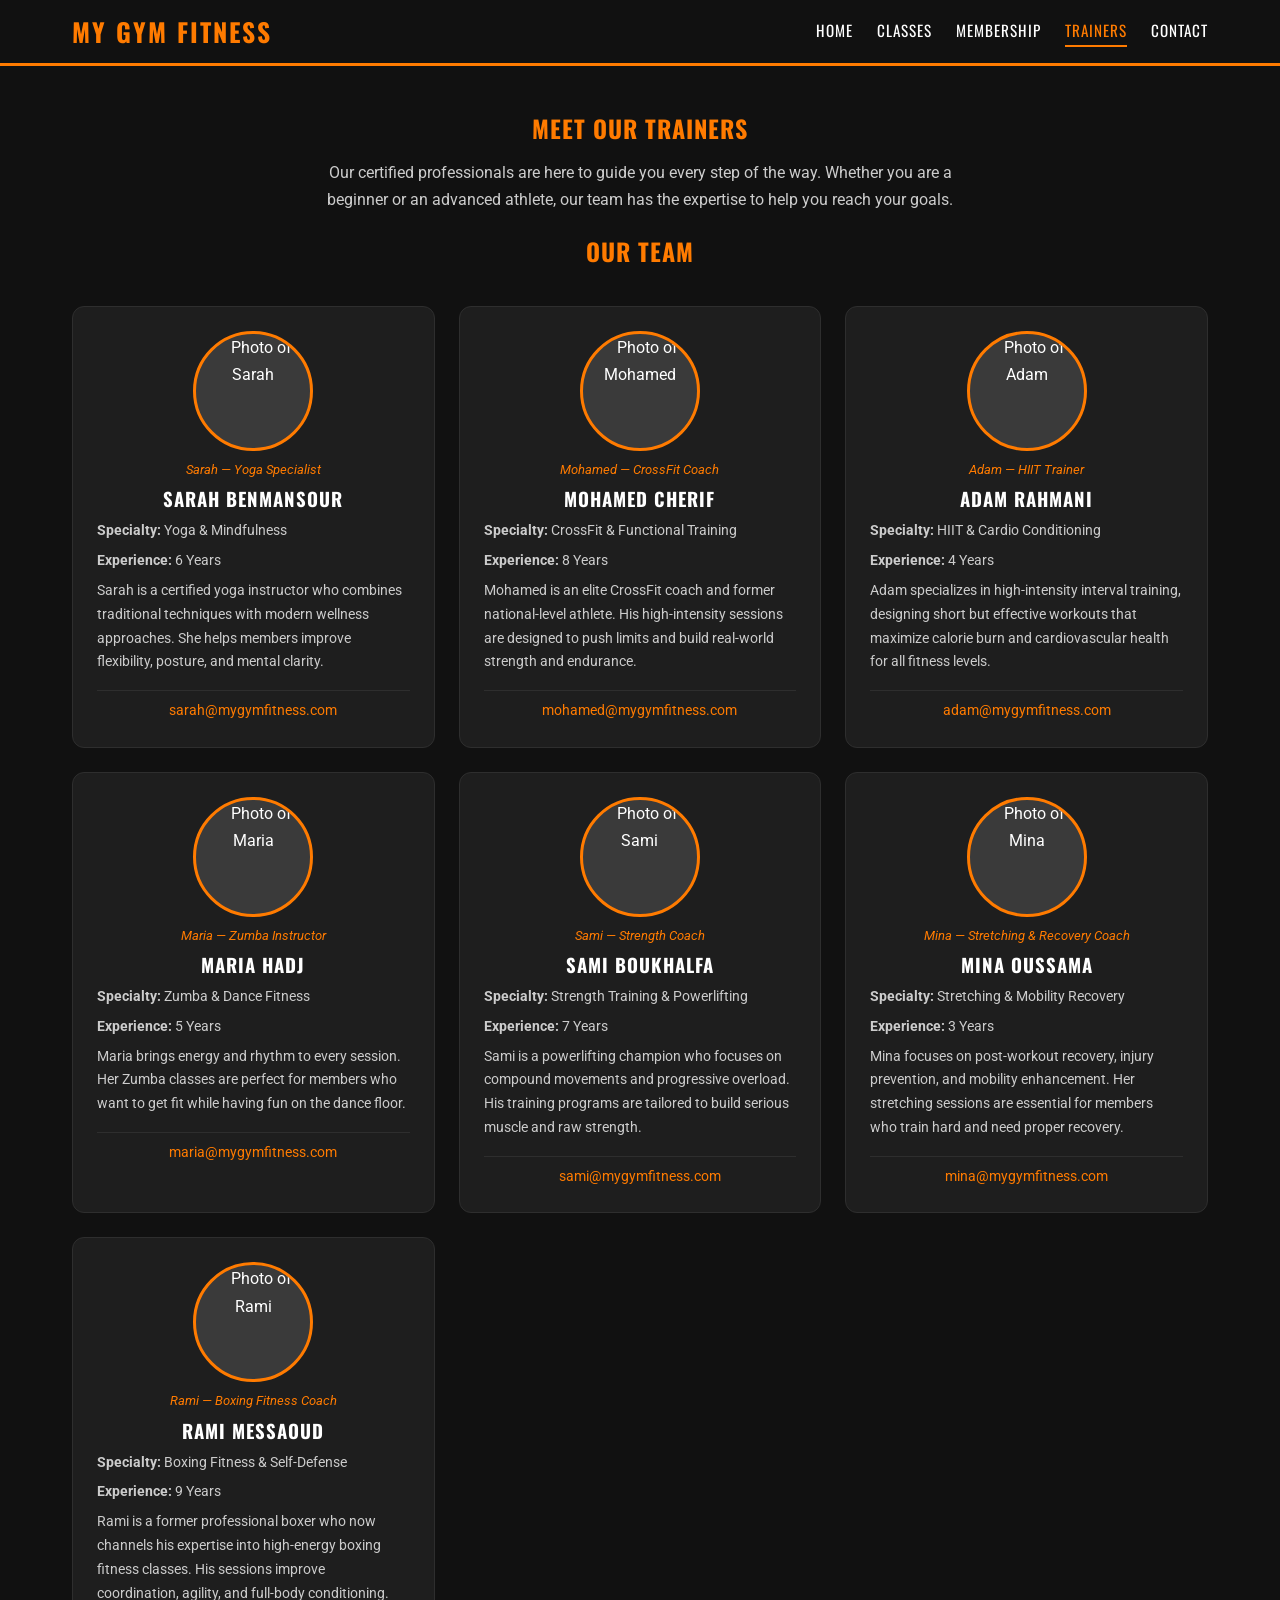
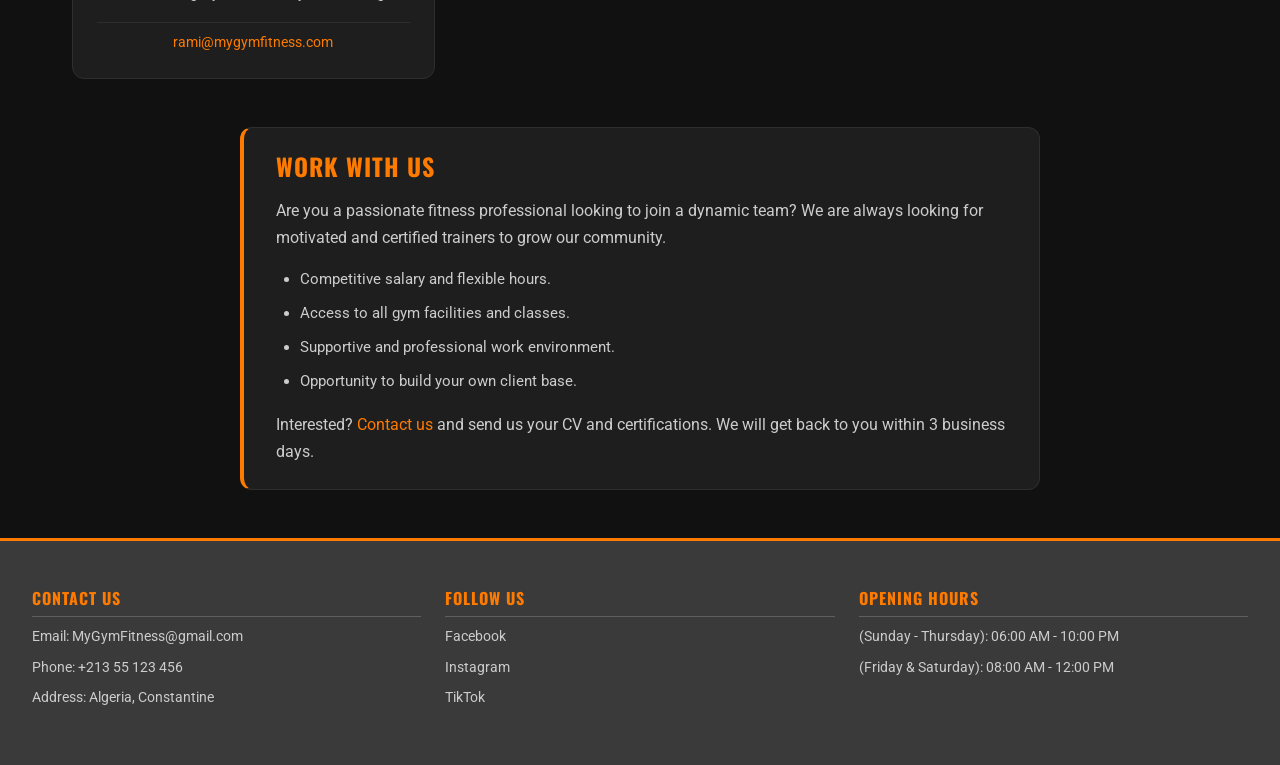
==== trainers.html @ 832d9439 "Add files via upload" ====
<!DOCTYPE html>
<html lang="en">
<head>
    <meta charset="UTF-8">
    <meta name="viewport" content="width=device-width, initial-scale=1.0">
    <title>Trainers Page</title>
    <link rel="stylesheet" href="style.css">
    <link href="https://fonts.googleapis.com/css2?family=Oswald:wght@400;700&family=Roboto:wght@300;400;500&display=swap" rel="stylesheet">
</head>
<body>

<header>
    <nav>
        <h1>My Gym Fitness</h1>
        <ul class="navbar">
            <li><a href="index.html">Home</a></li>
            <li><a href="classes.html">Classes</a></li>
            <li><a href="membership.html">Membership</a></li>
            <li><a href="trainers.html" class="active">Trainers</a></li>
            <li><a href="contact.html">Contact</a></li>
        </ul>
    </nav>
</header>

<main>

    <!-- Page Introduction -->
    <section id="trainers-intro">
        <h2>Meet Our Trainers</h2>
        <p>Our certified professionals are here to guide you every step of the way. Whether you are a beginner or an advanced athlete, our team has the expertise to help you reach your goals.</p>
    </section>

    <!-- Trainers Grid Section -->
    <section id="trainers-grid">
        <h2>Our Team</h2>

        <article class="trainer-card">
            <figure>
                <img src="images/trainer-sarah.jpg" alt="Photo of Sarah">
                <figcaption>Sarah — Yoga Specialist</figcaption>
            </figure>
            <h3><a href="#">Sarah Benmansour</a></h3>
            <p><strong>Specialty:</strong> Yoga &amp; Mindfulness</p>
            <p><strong>Experience:</strong> 6 Years</p>
            <p>Sarah is a certified yoga instructor who combines traditional techniques with modern wellness approaches. She helps members improve flexibility, posture, and mental clarity.</p>
            <address>
                <a href="mailto:sarah@mygymfitness.com">sarah@mygymfitness.com</a>
            </address>
        </article>

        <article class="trainer-card">
            <figure>
                <img src="images/trainer-mohamed.jpg" alt="Photo of Mohamed">
                <figcaption>Mohamed — CrossFit Coach</figcaption>
            </figure>
            <h3><a href="#">Mohamed Cherif</a></h3>
            <p><strong>Specialty:</strong> CrossFit &amp; Functional Training</p>
            <p><strong>Experience:</strong> 8 Years</p>
            <p>Mohamed is an elite CrossFit coach and former national-level athlete. His high-intensity sessions are designed to push limits and build real-world strength and endurance.</p>
            <address>
                <a href="mailto:mohamed@mygymfitness.com">mohamed@mygymfitness.com</a>
            </address>
        </article>

        <article class="trainer-card">
            <figure>
                <img src="images/trainer-adam.jpg" alt="Photo of Adam">
                <figcaption>Adam — HIIT Trainer</figcaption>
            </figure>
            <h3><a href="#">Adam Rahmani</a></h3>
            <p><strong>Specialty:</strong> HIIT &amp; Cardio Conditioning</p>
            <p><strong>Experience:</strong> 4 Years</p>
            <p>Adam specializes in high-intensity interval training, designing short but effective workouts that maximize calorie burn and cardiovascular health for all fitness levels.</p>
            <address>
                <a href="mailto:adam@mygymfitness.com">adam@mygymfitness.com</a>
            </address>
        </article>

        <article class="trainer-card">
            <figure>
                <img src="images/trainer-maria.jpg" alt="Photo of Maria">
                <figcaption>Maria — Zumba Instructor</figcaption>
            </figure>
            <h3><a href="#">Maria Hadj</a></h3>
            <p><strong>Specialty:</strong> Zumba &amp; Dance Fitness</p>
            <p><strong>Experience:</strong> 5 Years</p>
            <p>Maria brings energy and rhythm to every session. Her Zumba classes are perfect for members who want to get fit while having fun on the dance floor.</p>
            <address>
                <a href="mailto:maria@mygymfitness.com">maria@mygymfitness.com</a>
            </address>
        </article>

        <article class="trainer-card">
            <figure>
                <img src="images/trainer-sami.jpg" alt="Photo of Sami">
                <figcaption>Sami — Strength Coach</figcaption>
            </figure>
            <h3><a href="#">Sami Boukhalfa</a></h3>
            <p><strong>Specialty:</strong> Strength Training &amp; Powerlifting</p>
            <p><strong>Experience:</strong> 7 Years</p>
            <p>Sami is a powerlifting champion who focuses on compound movements and progressive overload. His training programs are tailored to build serious muscle and raw strength.</p>
            <address>
                <a href="mailto:sami@mygymfitness.com">sami@mygymfitness.com</a>
            </address>
        </article>

        <article class="trainer-card">
            <figure>
                <img src="images/trainer-mina.jpg" alt="Photo of Mina">
                <figcaption>Mina — Stretching &amp; Recovery Coach</figcaption>
            </figure>
            <h3><a href="#">Mina Oussama</a></h3>
            <p><strong>Specialty:</strong> Stretching &amp; Mobility Recovery</p>
            <p><strong>Experience:</strong> 3 Years</p>
            <p>Mina focuses on post-workout recovery, injury prevention, and mobility enhancement. Her stretching sessions are essential for members who train hard and need proper recovery.</p>
            <address>
                <a href="mailto:mina@mygymfitness.com">mina@mygymfitness.com</a>
            </address>
        </article>

        <article class="trainer-card">
            <figure>
                <img src="images/trainer-rami.jpg" alt="Photo of Rami">
                <figcaption>Rami — Boxing Fitness Coach</figcaption>
            </figure>
            <h3><a href="#">Rami Messaoud</a></h3>
            <p><strong>Specialty:</strong> Boxing Fitness &amp; Self-Defense</p>
            <p><strong>Experience:</strong> 9 Years</p>
            <p>Rami is a former professional boxer who now channels his expertise into high-energy boxing fitness classes. His sessions improve coordination, agility, and full-body conditioning.</p>
            <address>
                <a href="mailto:rami@mygymfitness.com">rami@mygymfitness.com</a>
            </address>
        </article>

    </section>

    <!-- Work With Us Section -->
    <section id="work-with-us">
        <h2>Work With Us</h2>
        <p>Are you a passionate fitness professional looking to join a dynamic team? We are always looking for motivated and certified trainers to grow our community.</p>
        <ul>
            <li>Competitive salary and flexible hours.</li>
            <li>Access to all gym facilities and classes.</li>
            <li>Supportive and professional work environment.</li>
            <li>Opportunity to build your own client base.</li>
        </ul>
        <p>Interested? <a href="contact.html">Contact us</a> and send us your CV and certifications. We will get back to you within 3 business days.</p>
    </section>

</main>

<footer>
    <section>
        <h2>Contact Us</h2>
        <p>Email: MyGymFitness@gmail.com</p>
        <p>Phone: +213 55 123 456</p>
        <p>Address: Algeria, Constantine</p>
    </section>

    <section>
        <h2>Follow Us</h2>
        <ul>
            <li><a href="#">Facebook</a></li>
            <li><a href="#">Instagram</a></li>
            <li><a href="#">TikTok</a></li>
        </ul>
    </section>

    <section>
        <h2>Opening Hours</h2>
        <ul>
            <li>(Sunday - Thursday): 06:00 AM - 10:00 PM</li>
            <li>(Friday &amp; Saturday): 08:00 AM - 12:00 PM</li>
        </ul>
    </section>
</footer>

</body>
</html>
---- style.css ----
/* MY GYM FITNESS — Client Pages | membership.html & trainers.html */

/* 1. VARIABLES */
:root {
    --primary:       #111111;
    --accent:        #FF7B00;
    --bg:            #605f5f;
    --text:          #FFFFFF;
    --primary-light: #1e1e1e;
    --accent-hover:  #e06900;
    --bg-dark:       #3A3A3A;
    --border:        #2e2e2e;
    --success:       #28a745;
    --error:         #dc3545;
    --shadow:        rgba(0,0,0,0.4);
    --font-heading:  'Oswald', sans-serif;
    --font-body:     'Roboto', sans-serif;
    --space-xs: 8px;  --space-sm: 16px;  --space-md: 24px;
    --space-lg: 32px; --space-xl: 48px;
    --radius-sm: 6px; --radius-md: 12px;
    --transition: 0.3s ease;
}

/* 2. RESET */
*, *::before, *::after { box-sizing: border-box; margin: 0; padding: 0; }

body { font-family: var(--font-body); background: var(--primary); color: var(--text); line-height: 1.7; }
ul { list-style: none; }
img { max-width: 100%; display: block; }
a { color: var(--accent); text-decoration: none; transition: color var(--transition); }
a:hover { color: var(--accent-hover); }
h1, h2, h3, h4 { font-family: var(--font-heading); text-transform: uppercase; letter-spacing: 1px; line-height: 1.2; }

/* 3. NAVBAR */
header { background: var(--primary); position: sticky; top: 0; z-index: 999; border-bottom: 3px solid var(--accent); }

nav { display: flex; justify-content: space-between; align-items: center; max-width: 1200px; margin: 0 auto; padding: var(--space-sm) var(--space-lg); }

nav h1 { color: var(--accent); font-size: 1.6rem; letter-spacing: 2px; }
ul.navbar { display: flex; gap: var(--space-md); }

ul.navbar li a {
    color: var(--text);
    font-family: var(--font-heading);
    font-size: 0.95rem;
    text-transform: uppercase;
    letter-spacing: 1px;
    padding-bottom: 4px;
    border-bottom: 2px solid transparent;
    transition: color var(--transition), border-color var(--transition);
}

ul.navbar li a:hover,
ul.navbar li a.active { color: var(--accent); border-color: var(--accent); }

/* 4. FOOTER */
footer {
    background: var(--bg-dark);
    border-top: 3px solid var(--accent);
    display: flex;
    justify-content: space-between;
    flex-wrap: wrap;
    gap: var(--space-md);
    padding: var(--space-xl) var(--space-lg);
}

footer section { flex: 1; min-width: 180px; }
footer h2 { color: var(--accent); font-size: 1rem; margin-bottom: var(--space-xs); padding-bottom: var(--space-xs); border-bottom: 1px solid var(--bg); }
footer p, footer li { font-size: 0.9rem; color: #ccc; margin-bottom: 6px; }
footer a { color: #ccc; }
footer a:hover { color: var(--accent); }

/* 5. BUTTON */
button[type="submit"] {
    display: block;
    width: 100%;
    background: var(--accent);
    color: var(--primary);
    font-family: var(--font-heading);
    font-size: 1rem;
    font-weight: 700;
    text-transform: uppercase;
    letter-spacing: 1.5px;
    padding: var(--space-sm);
    border: none;
    border-radius: var(--radius-sm);
    cursor: pointer;
    margin-top: var(--space-md);
    transition: background var(--transition), transform var(--transition);
}

button[type="submit"]:hover { background: var(--accent-hover); transform: translateY(-2px); }


/* ============================================================
   PAGE 3 — MEMBERSHIP
   ============================================================ */

/* Shared box style: plan cards + trainer cards */
#plans article, .trainer-card {
    background: var(--primary-light);
    border: 1px solid var(--border);
    border-radius: var(--radius-md);
    padding: var(--space-md);
    transition: transform var(--transition), box-shadow var(--transition);
}

/* Shared info box: payment + work-with-us */
#payment, #work-with-us {
    margin: var(--space-xl) auto;
    padding: var(--space-md) var(--space-lg);
    background: var(--primary-light);
    border: 1px solid var(--border);
    border-left: 4px solid var(--accent);
    border-radius: var(--radius-md);
}

#payment h2, #work-with-us h2 { color: var(--accent); margin-bottom: var(--space-sm); }

/* Plan Cards Grid */
#plans {
    display: grid;
    grid-template-columns: repeat(3, 1fr);
    gap: var(--space-md);
    max-width: 1200px;
    margin: var(--space-xl) auto;
    padding: 0 var(--space-lg);
}

#plans > h2, #plans > p { grid-column: 1 / -1; text-align: center; }
#plans > h2 { color: var(--accent); margin-bottom: var(--space-xs); }
#plans > p  { color: #ccc; margin-bottom: var(--space-sm); }

#plans article:hover { transform: translateY(-6px); box-shadow: 0 12px 30px var(--shadow); }

#plans .bronze { border-top: 4px solid #cd7f32; }
#plans .silver { border-top: 4px solid #a8a9ad; }
#plans .gold   { border-top: 4px solid #ffd700; }

#plans .bronze h3 { color: #cd7f32; }
#plans .silver h3 { color: #a8a9ad; }
#plans .gold   h3 { color: #ffd700; }

#plans p { color: #ccc; font-size: 0.9rem; margin: 4px 0; }
#plans dl { margin: var(--space-sm) 0; }

#plans dt {
    font-family: var(--font-heading);
    font-size: 0.8rem;
    color: var(--accent);
    text-transform: uppercase;
    letter-spacing: 1px;
    margin-top: var(--space-xs);
}

/* Merged: same color and font-size */
#plans dd, #plans ul li { color: #ccc; font-size: 0.88rem; }
#plans dd { margin-left: var(--space-sm); }
#plans ul li { margin-bottom: 6px; }

#plans ul {
    list-style: disc;
    padding: var(--space-sm) 0 0 var(--space-sm);
    border-top: 1px solid var(--border);
    margin-top: var(--space-sm);
}

/* Registration Form */
#register { max-width: 750px; margin: var(--space-xl) auto; padding: 0 var(--space-lg); }
#register h2 { color: var(--accent); text-align: center; margin-bottom: var(--space-xs); }
#register > p { text-align: center; color: #ccc; margin-bottom: var(--space-lg); }

fieldset { border: 1px solid var(--border); border-radius: var(--radius-md); padding: var(--space-md); margin-bottom: var(--space-md); }

legend {
    font-family: var(--font-heading);
    font-size: 0.95rem;
    color: var(--accent);
    text-transform: uppercase;
    letter-spacing: 1px;
    padding: 0 var(--space-xs);
}

/* margin shorthand replaces margin-top + margin-bottom */
label { display: block; font-size: 0.9rem; color: #ccc; margin: var(--space-sm) 0 4px; }

fieldset label:has(input[type="radio"]),
fieldset label:has(input[type="checkbox"]) {
    display: flex;
    align-items: center;
    gap: var(--space-xs);
    margin-top: var(--space-xs);
    color: var(--text);
    cursor: pointer;
}

input[type="text"], input[type="email"], input[type="tel"],
input[type="date"], textarea, select {
    width: 100%;
    background: var(--primary-light);
    color: var(--text);
    border: 1px solid var(--bg);
    border-radius: var(--radius-sm);
    padding: 10px var(--space-sm);
    font-family: var(--font-body);
    font-size: 0.95rem;
    outline: none;
    transition: border-color var(--transition), box-shadow var(--transition);
}

input:focus, textarea:focus, select:focus {
    border-color: var(--accent);
    box-shadow: 0 0 0 3px rgba(255,123,0,0.2);
}

input.valid   { border-color: var(--success); }
input.invalid { border-color: var(--error); }

.error-msg { font-size: 0.8rem; color: var(--error); display: none; margin-top: 2px; }
.error-msg.show { display: block; }

input[type="radio"], input[type="checkbox"] {
    accent-color: var(--accent);
    width: 16px; height: 16px;
    cursor: pointer; flex-shrink: 0;
}

textarea { resize: vertical; min-height: 100px; }
select option { background: var(--primary-light); color: var(--text); }

#payment { max-width: 750px; }
#payment ul li { padding: var(--space-xs) 0; border-bottom: 1px solid var(--border); color: #ccc; font-size: 0.95rem; }
#payment ul li:last-child { border-bottom: none; }


/* ============================================================
   PAGE 4 — TRAINERS
   ============================================================ */

#trainers-intro { text-align: center; max-width: 700px; margin: var(--space-xl) auto var(--space-md); padding: 0 var(--space-lg); }
#trainers-intro h2 { color: var(--accent); margin-bottom: var(--space-sm); }
#trainers-intro p  { color: #ccc; }

#trainers-grid {
    display: grid;
    grid-template-columns: repeat(3, 1fr);
    gap: var(--space-md);
    max-width: 1200px;
    margin: var(--space-md) auto;
    padding: 0 var(--space-lg);
}

#trainers-grid > h2 { grid-column: 1 / -1; text-align: center; color: var(--accent); margin-bottom: var(--space-sm); }

.trainer-card { text-align: center; }
.trainer-card:hover { transform: translateY(-8px); box-shadow: 0 16px 40px var(--shadow); }

.trainer-card img {
    width: 120px; height: 120px;
    object-fit: cover;
    border-radius: 50%;
    border: 3px solid var(--accent);
    margin: 0 auto var(--space-xs);
    background: var(--bg-dark);
}

.trainer-card figcaption { font-size: 0.8rem; color: var(--accent); font-style: italic; margin-bottom: var(--space-xs); }

/* Merged: h3 and h3 a share the same color */
.trainer-card h3, .trainer-card h3 a { color: var(--text); }
.trainer-card h3 { margin-bottom: var(--space-xs); }
.trainer-card h3 a:hover { color: var(--accent); }

.trainer-card p { font-size: 0.88rem; color: #ccc; text-align: left; margin-bottom: 6px; }
.trainer-card address { font-style: normal; font-size: 0.85rem; margin-top: var(--space-sm); border-top: 1px solid var(--border); padding-top: var(--space-xs); }

#work-with-us { max-width: 800px; }
#work-with-us ul { list-style: disc; padding-left: var(--space-md); margin: var(--space-sm) 0; }
#work-with-us ul li { color: #ccc; font-size: 0.95rem; margin-bottom: 8px; }
#work-with-us p { color: #ccc; margin-top: var(--space-sm); }


/* ============================================================
   RESPONSIVE
   ============================================================ */

@media (max-width: 1023px) {
    nav { flex-direction: column; gap: var(--space-sm); text-align: center; }
    ul.navbar { flex-wrap: wrap; justify-content: center; }
    #plans, #trainers-grid { grid-template-columns: repeat(2, 1fr); }
}

@media (max-width: 767px) {
    #plans, #trainers-grid { grid-template-columns: 1fr; }
    footer { flex-direction: column; text-align: center; }
}
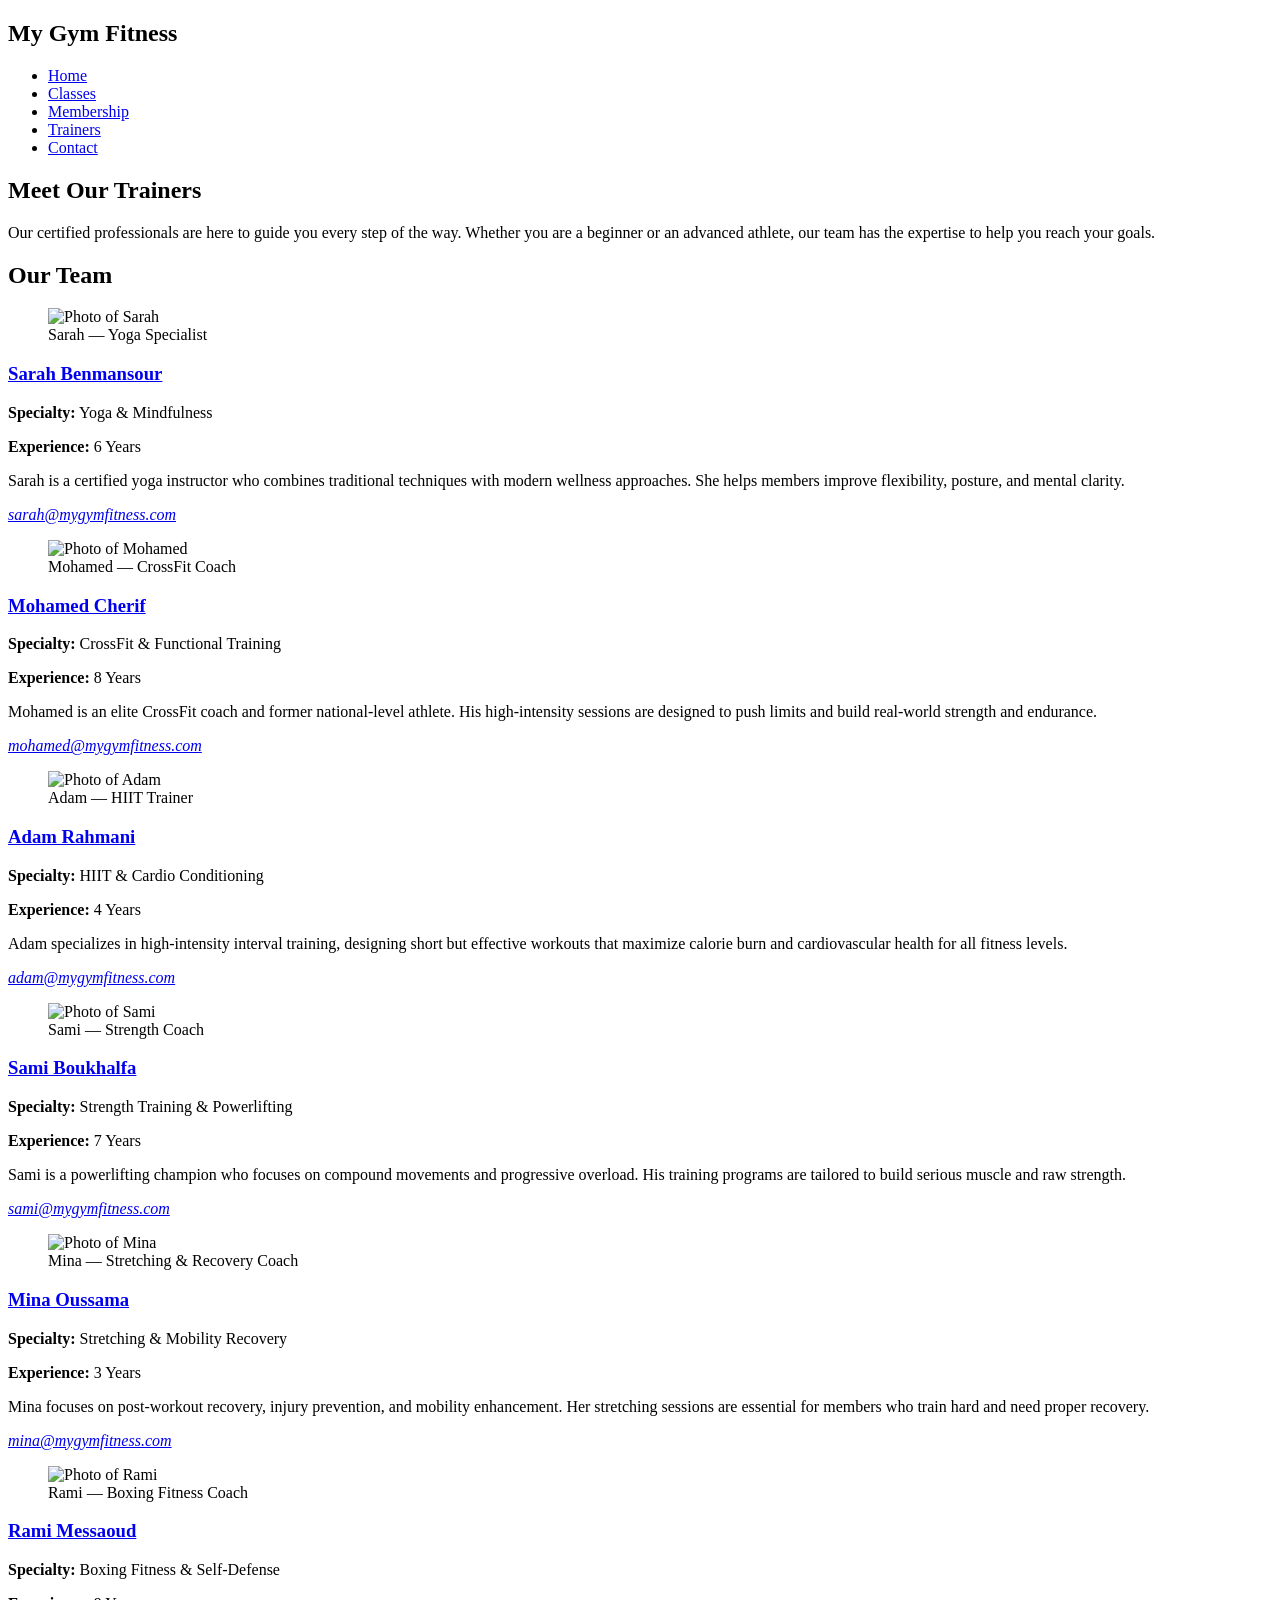
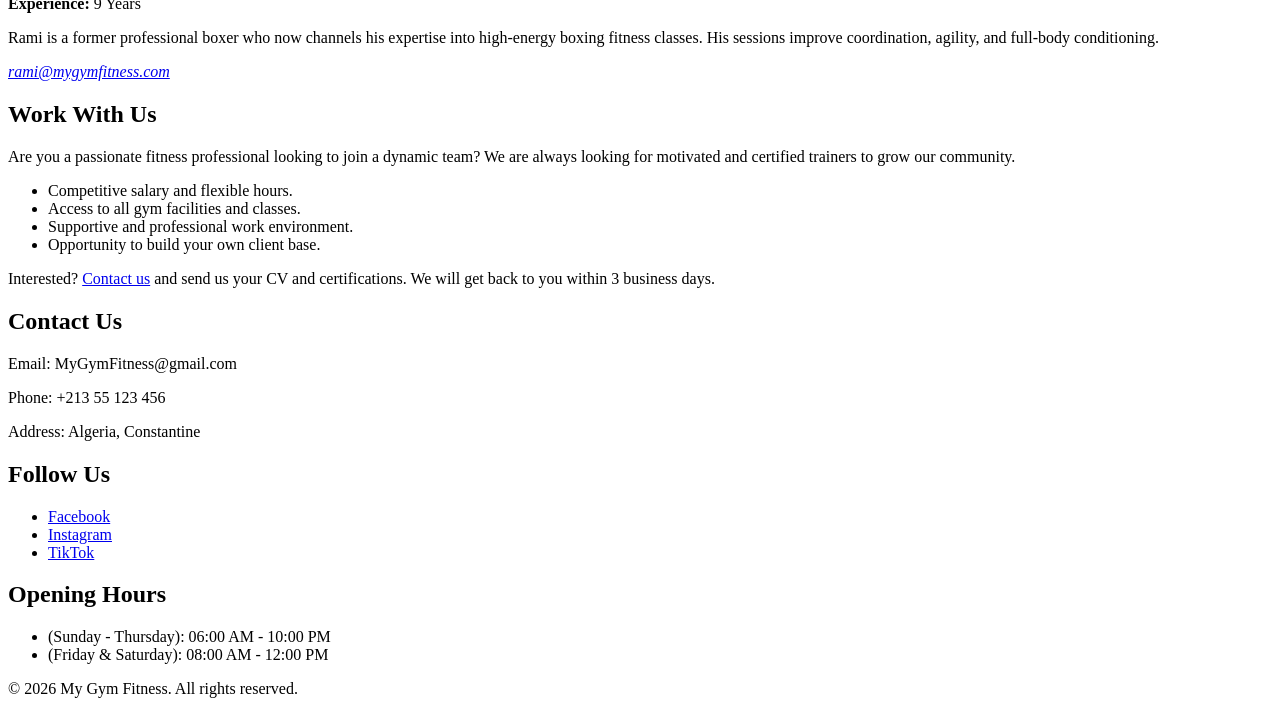
==== commit dd178b72: "Update trainer images and remove Maria's section" ====
--- a/trainers.html
+++ b/trainers.html
@@ -4,7 +4,7 @@
     <meta charset="UTF-8">
     <meta name="viewport" content="width=device-width, initial-scale=1.0">
     <title>Trainers Page</title>
-    <link rel="stylesheet" href="style.css">
+    <link rel="stylesheet" href="newtrainers.css">
     <link href="https://fonts.googleapis.com/css2?family=Oswald:wght@400;700&family=Roboto:wght@300;400;500&display=swap" rel="stylesheet">
 </head>
 <body>
@@ -36,7 +36,7 @@
 
         <article class="trainer-card">
             <figure>
-                <img src="images/trainer-sarah.jpg" alt="Photo of Sarah">
+                <img src="images/sarah.webp" alt="Photo of Sarah">
                 <figcaption>Sarah — Yoga Specialist</figcaption>
             </figure>
             <h3><a href="#">Sarah Benmansour</a></h3>
@@ -50,7 +50,7 @@
 
         <article class="trainer-card">
             <figure>
-                <img src="images/trainer-mohamed.jpg" alt="Photo of Mohamed">
+                <img src="images/m1.webp" alt="Photo of Mohamed">
                 <figcaption>Mohamed — CrossFit Coach</figcaption>
             </figure>
             <h3><a href="#">Mohamed Cherif</a></h3>
@@ -64,7 +64,7 @@
 
         <article class="trainer-card">
             <figure>
-                <img src="images/trainer-adam.jpg" alt="Photo of Adam">
+                <img src="images/male1.webp" alt="Photo of Adam" width="300px"> 
                 <figcaption>Adam — HIIT Trainer</figcaption>
             </figure>
             <h3><a href="#">Adam Rahmani</a></h3>
@@ -76,23 +76,10 @@
             </address>
         </article>
 
-        <article class="trainer-card">
-            <figure>
-                <img src="images/trainer-maria.jpg" alt="Photo of Maria">
-                <figcaption>Maria — Zumba Instructor</figcaption>
-            </figure>
-            <h3><a href="#">Maria Hadj</a></h3>
-            <p><strong>Specialty:</strong> Zumba &amp; Dance Fitness</p>
-            <p><strong>Experience:</strong> 5 Years</p>
-            <p>Maria brings energy and rhythm to every session. Her Zumba classes are perfect for members who want to get fit while having fun on the dance floor.</p>
-            <address>
-                <a href="mailto:maria@mygymfitness.com">maria@mygymfitness.com</a>
-            </address>
-        </article>
 
         <article class="trainer-card">
             <figure>
-                <img src="images/trainer-sami.jpg" alt="Photo of Sami">
+                <img src="images/cbum.webp" alt="Photo of Sami">
                 <figcaption>Sami — Strength Coach</figcaption>
             </figure>
             <h3><a href="#">Sami Boukhalfa</a></h3>
@@ -106,7 +93,7 @@
 
         <article class="trainer-card">
             <figure>
-                <img src="images/trainer-mina.jpg" alt="Photo of Mina">
+                <img src="images/female (1).webp" alt="Photo of Mina">
                 <figcaption>Mina — Stretching &amp; Recovery Coach</figcaption>
             </figure>
             <h3><a href="#">Mina Oussama</a></h3>
@@ -120,7 +107,7 @@
 
         <article class="trainer-card">
             <figure>
-                <img src="images/trainer-rami.jpg" alt="Photo of Rami">
+                <img src="images/david.webp" alt="Photo of Rami">
                 <figcaption>Rami — Boxing Fitness Coach</figcaption>
             </figure>
             <h3><a href="#">Rami Messaoud</a></h3>
@@ -172,7 +159,9 @@
             <li>(Sunday - Thursday): 06:00 AM - 10:00 PM</li>
             <li>(Friday &amp; Saturday): 08:00 AM - 12:00 PM</li>
         </ul>
+        
     </section>
+    <p>© 2026 My Gym Fitness. All rights reserved.</p>
 </footer>
 
 </body>
